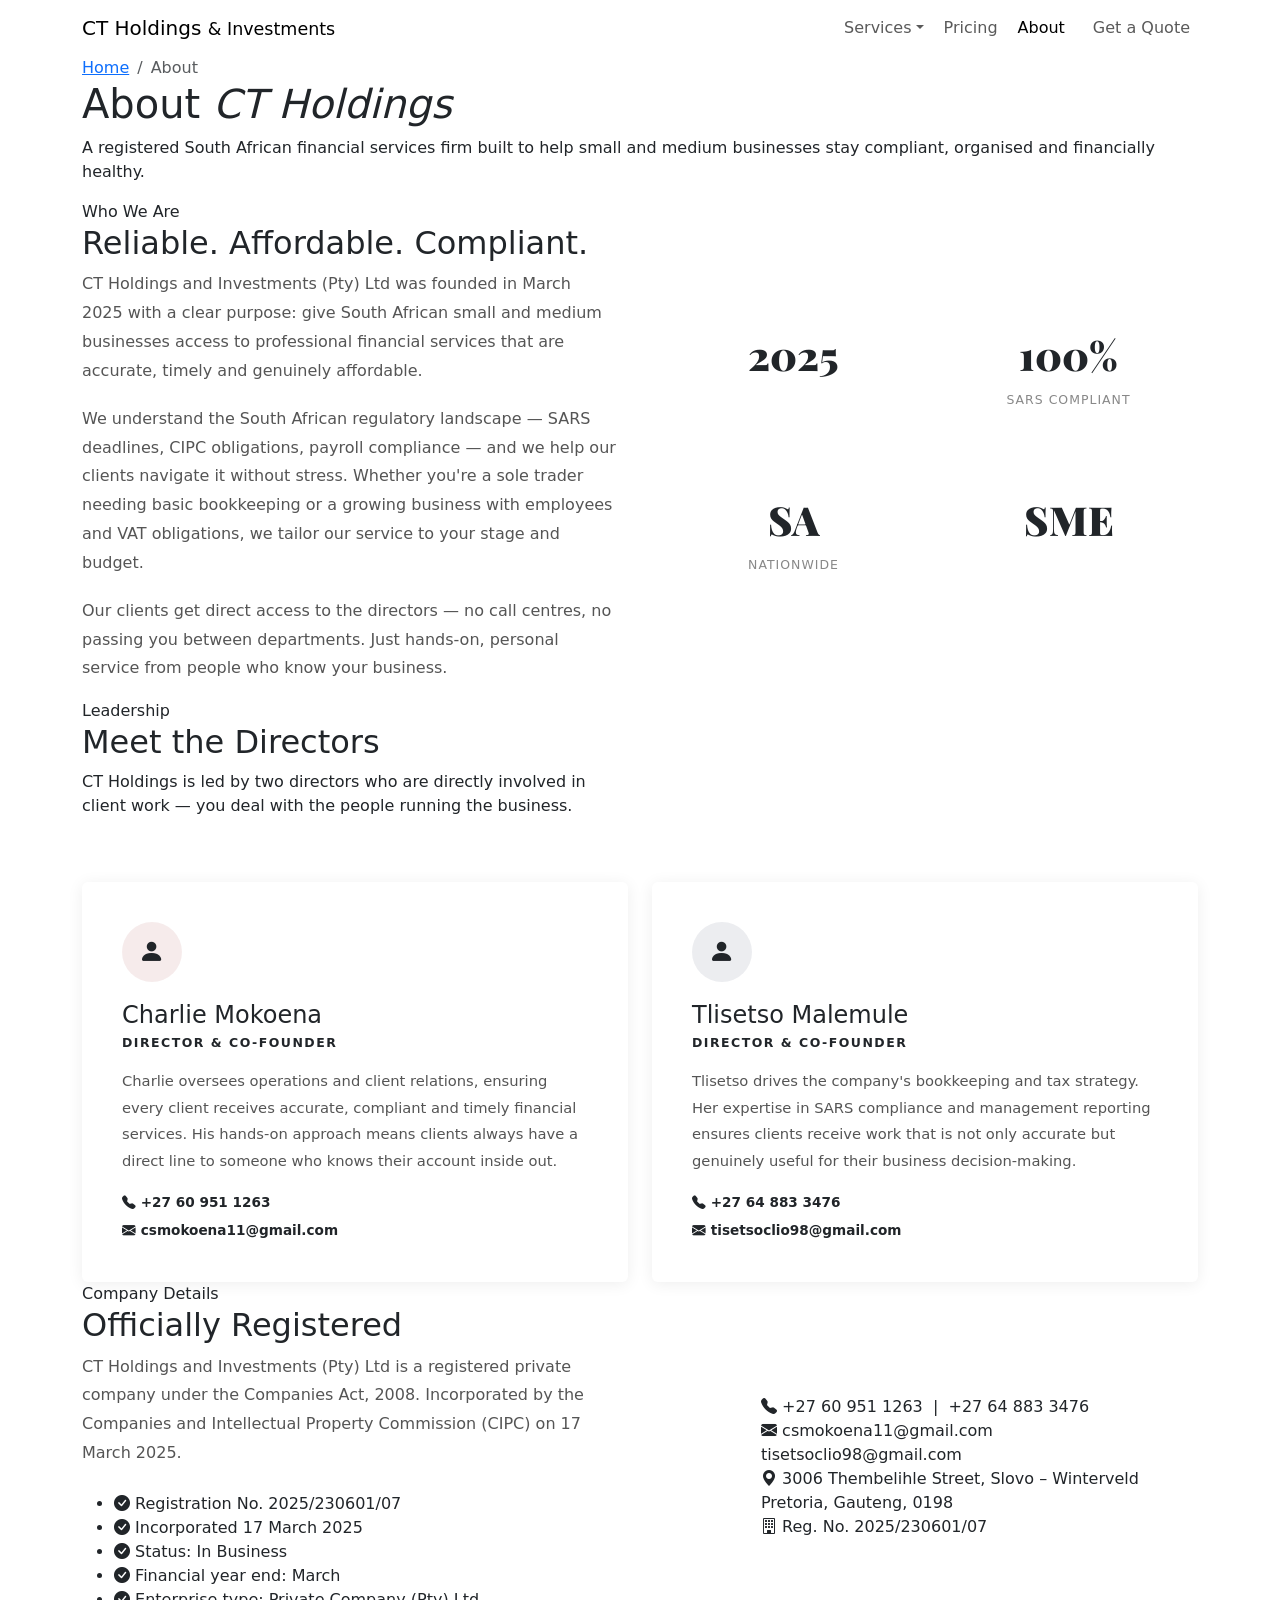
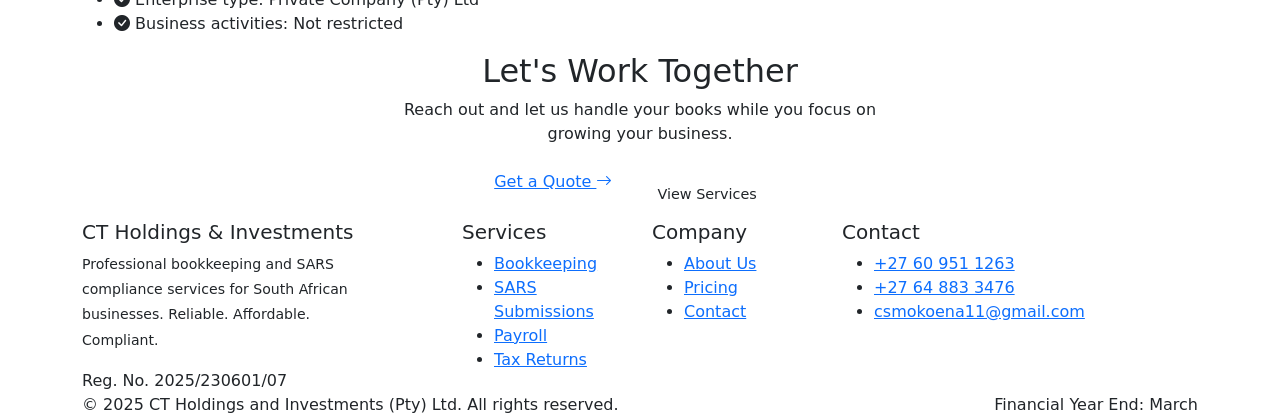
==== about.html @ 2e4403d2 "Add files via upload" ====
<!DOCTYPE html>
<html lang="en-ZA">
<head>
  <meta charset="UTF-8"/>
  <meta name="viewport" content="width=device-width, initial-scale=1.0"/>
  <title>About Us | CT Holdings & Investments</title>
  <meta name="description" content="Meet the team behind CT Holdings & Investments — a registered South African bookkeeping and tax firm founded by Charlie Mokoena and Tlisetso Malemule."/>
  <meta name="robots" content="index, follow"/>
  <link rel="canonical" href="https://www.ctholdings.co.za/about.html"/>
  <link href="https://cdn.jsdelivr.net/npm/bootstrap@5.3.3/dist/css/bootstrap.min.css" rel="stylesheet"/>
  <link href="https://cdn.jsdelivr.net/npm/bootstrap-icons@1.11.3/font/bootstrap-icons.css" rel="stylesheet"/>
  <link href="https://fonts.googleapis.com/css2?family=Playfair+Display:wght@700;900&family=DM+Sans:wght@300;400;500;600&display=swap" rel="stylesheet"/>
  <link rel="stylesheet" href="style.css"/>
</head>
<body>

<!-- NAVBAR -->
<nav class="navbar navbar-expand-lg">
  <div class="container">
    <a class="navbar-brand" href="index.html">
      <img src="CT_Logo_2.jpg" alt="CT Holdings Logo" onerror="this.style.display='none'"/>
      <span>CT Holdings <small>& Investments</small></span>
    </a>
    <button class="navbar-toggler" type="button" data-bs-toggle="collapse" data-bs-target="#navMenu">
      <span class="navbar-toggler-icon"></span>
    </button>
    <div class="collapse navbar-collapse" id="navMenu">
      <ul class="navbar-nav ms-auto align-items-lg-center gap-1">
        <li class="nav-item dropdown">
          <a class="nav-link dropdown-toggle" href="services.html" role="button" data-bs-toggle="dropdown">Services</a>
          <ul class="dropdown-menu">
            <li><a class="dropdown-item" href="services/bookkeeping.html">Bookkeeping</a></li>
            <li><a class="dropdown-item" href="services/sars-submissions.html">SARS Submissions</a></li>
            <li><a class="dropdown-item" href="services/payroll.html">Payroll</a></li>
            <li><a class="dropdown-item" href="services/tax-returns.html">Tax Returns</a></li>
          </ul>
        </li>
        <li class="nav-item"><a class="nav-link" href="pricing.html">Pricing</a></li>
        <li class="nav-item"><a class="nav-link active" href="about.html">About</a></li>
        <li class="nav-item"><a class="nav-link btn-nav-cta ms-2" href="index.html#contact">Get a Quote</a></li>
      </ul>
    </div>
  </div>
</nav>

<!-- PAGE HERO -->
<div class="page-hero">
  <div class="page-hero-diagonal"></div>
  <div class="container page-hero-content">
    <nav aria-label="breadcrumb">
      <ol class="breadcrumb mb-0">
        <li class="breadcrumb-item"><a href="index.html">Home</a></li>
        <li class="breadcrumb-item active">About</li>
      </ol>
    </nav>
    <h1>About <em>CT Holdings</em></h1>
    <p>A registered South African financial services firm built to help small and medium businesses stay compliant, organised and financially healthy.</p>
  </div>
</div>

<!-- MISSION -->
<section>
  <div class="container">
    <div class="row align-items-center g-5">
      <div class="col-lg-6">
        <div class="section-label">Who We Are</div>
        <h2 class="section-title">Reliable. Affordable. Compliant.</h2>
        <div class="divider-ct"></div>
        <p style="color:#555; line-height:1.8; margin-bottom:1.2rem;">
          CT Holdings and Investments (Pty) Ltd was founded in March 2025 with a clear purpose: give South African small and medium businesses access to professional financial services that are accurate, timely and genuinely affordable.
        </p>
        <p style="color:#555; line-height:1.8; margin-bottom:1.2rem;">
          We understand the South African regulatory landscape — SARS deadlines, CIPC obligations, payroll compliance — and we help our clients navigate it without stress. Whether you're a sole trader needing basic bookkeeping or a growing business with employees and VAT obligations, we tailor our service to your stage and budget.
        </p>
        <p style="color:#555; line-height:1.8;">
          Our clients get direct access to the directors — no call centres, no passing you between departments. Just hands-on, personal service from people who know your business.
        </p>
      </div>
      <div class="col-lg-6">
        <div class="row g-3">
          <div class="col-6">
            <div style="background:var(--navy); border-radius:6px; padding:2rem; text-align:center; color:var(--white);">
              <div style="font-family:'Playfair Display',serif; font-size:2.5rem; font-weight:900; color:var(--gold);">2025</div>
              <div style="font-size:0.78rem; color:rgba(255,255,255,0.6); text-transform:uppercase; letter-spacing:1px; margin-top:6px;">Founded</div>
            </div>
          </div>
          <div class="col-6">
            <div style="background:var(--light); border-radius:6px; padding:2rem; text-align:center;">
              <div style="font-family:'Playfair Display',serif; font-size:2.5rem; font-weight:900; color:var(--navy);">100%</div>
              <div style="font-size:0.78rem; color:#888; text-transform:uppercase; letter-spacing:1px; margin-top:6px;">SARS Compliant</div>
            </div>
          </div>
          <div class="col-6">
            <div style="background:var(--light); border-radius:6px; padding:2rem; text-align:center;">
              <div style="font-family:'Playfair Display',serif; font-size:2.5rem; font-weight:900; color:var(--navy);">SA</div>
              <div style="font-size:0.78rem; color:#888; text-transform:uppercase; letter-spacing:1px; margin-top:6px;">Nationwide</div>
            </div>
          </div>
          <div class="col-6">
            <div style="background:var(--red); border-radius:6px; padding:2rem; text-align:center; color:var(--white);">
              <div style="font-family:'Playfair Display',serif; font-size:2.5rem; font-weight:900;">SME</div>
              <div style="font-size:0.78rem; color:rgba(255,255,255,0.7); text-transform:uppercase; letter-spacing:1px; margin-top:6px;">Focused</div>
            </div>
          </div>
        </div>
      </div>
    </div>
  </div>
</section>

<!-- DIRECTORS -->
<section class="bg-light-ct">
  <div class="container">
    <div class="row mb-5">
      <div class="col-lg-6">
        <div class="section-label">Leadership</div>
        <h2 class="section-title">Meet the Directors</h2>
        <div class="divider-ct"></div>
        <p class="section-sub">CT Holdings is led by two directors who are directly involved in client work — you deal with the people running the business.</p>
      </div>
    </div>
    <div class="row g-4">
      <div class="col-md-6">
        <div style="background:var(--white); border-radius:6px; padding:2.5rem; box-shadow:0 2px 16px rgba(0,0,0,0.07); height:100%; border-top:4px solid var(--red);">
          <div style="width:60px; height:60px; background:rgba(139,0,0,0.08); border-radius:50%; display:flex; align-items:center; justify-content:center; margin-bottom:1.2rem;">
            <i class="bi bi-person-fill" style="font-size:1.6rem; color:var(--red);"></i>
          </div>
          <h4 style="color:var(--navy); margin-bottom:4px;">Charlie Mokoena</h4>
          <div style="font-size:0.78rem; color:var(--red); font-weight:700; letter-spacing:1.5px; text-transform:uppercase; margin-bottom:1rem;">Director & Co-Founder</div>
          <p style="color:#555; line-height:1.8; font-size:0.92rem;">
            Charlie oversees operations and client relations, ensuring every client receives accurate, compliant and timely financial services. His hands-on approach means clients always have a direct line to someone who knows their account inside out.
          </p>
          <div class="mt-3">
            <a href="tel:+27609511263" style="font-size:0.85rem; color:var(--navy); text-decoration:none; font-weight:600;">
              <i class="bi bi-telephone-fill" style="color:var(--red);"></i> +27 60 951 1263
            </a>
          </div>
          <div class="mt-1">
            <a href="mailto:csmokoena11@gmail.com" style="font-size:0.85rem; color:var(--navy); text-decoration:none; font-weight:600;">
              <i class="bi bi-envelope-fill" style="color:var(--red);"></i> csmokoena11@gmail.com
            </a>
          </div>
        </div>
      </div>
      <div class="col-md-6">
        <div style="background:var(--white); border-radius:6px; padding:2.5rem; box-shadow:0 2px 16px rgba(0,0,0,0.07); height:100%; border-top:4px solid var(--navy);">
          <div style="width:60px; height:60px; background:rgba(13,27,62,0.08); border-radius:50%; display:flex; align-items:center; justify-content:center; margin-bottom:1.2rem;">
            <i class="bi bi-person-fill" style="font-size:1.6rem; color:var(--navy);"></i>
          </div>
          <h4 style="color:var(--navy); margin-bottom:4px;">Tlisetso Malemule</h4>
          <div style="font-size:0.78rem; color:var(--navy); font-weight:700; letter-spacing:1.5px; text-transform:uppercase; margin-bottom:1rem;">Director & Co-Founder</div>
          <p style="color:#555; line-height:1.8; font-size:0.92rem;">
            Tlisetso drives the company's bookkeeping and tax strategy. Her expertise in SARS compliance and management reporting ensures clients receive work that is not only accurate but genuinely useful for their business decision-making.
          </p>
          <div class="mt-3">
            <a href="tel:+27648833476" style="font-size:0.85rem; color:var(--navy); text-decoration:none; font-weight:600;">
              <i class="bi bi-telephone-fill" style="color:var(--navy);"></i> +27 64 883 3476
            </a>
          </div>
          <div class="mt-1">
            <a href="mailto:tisetsoclio98@gmail.com" style="font-size:0.85rem; color:var(--navy); text-decoration:none; font-weight:600;">
              <i class="bi bi-envelope-fill" style="color:var(--navy);"></i> tisetsoclio98@gmail.com
            </a>
          </div>
        </div>
      </div>
    </div>
  </div>
</section>

<!-- REGISTRATION -->
<section>
  <div class="container">
    <div class="row align-items-center g-5">
      <div class="col-lg-6">
        <div class="section-label">Company Details</div>
        <h2 class="section-title">Officially Registered</h2>
        <div class="divider-ct"></div>
        <p style="color:#555; line-height:1.8; margin-bottom:1.5rem;">
          CT Holdings and Investments (Pty) Ltd is a registered private company under the Companies Act, 2008. Incorporated by the Companies and Intellectual Property Commission (CIPC) on 17 March 2025.
        </p>
        <ul class="feature-list">
          <li><i class="bi bi-check-circle-fill"></i> Registration No. 2025/230601/07</li>
          <li><i class="bi bi-check-circle-fill"></i> Incorporated 17 March 2025</li>
          <li><i class="bi bi-check-circle-fill"></i> Status: In Business</li>
          <li><i class="bi bi-check-circle-fill"></i> Financial year end: March</li>
          <li><i class="bi bi-check-circle-fill"></i> Enterprise type: Private Company (Pty) Ltd</li>
          <li><i class="bi bi-check-circle-fill"></i> Business activities: Not restricted</li>
        </ul>
      </div>
      <div class="col-lg-5 offset-lg-1">
        <div class="about-info-card">
          <div class="item">
            <i class="bi bi-telephone-fill"></i>
            <span>+27 60 951 1263 &nbsp;|&nbsp; +27 64 883 3476</span>
          </div>
          <div class="item">
            <i class="bi bi-envelope-fill"></i>
            <span>csmokoena11@gmail.com<br/>tisetsoclio98@gmail.com</span>
          </div>
          <div class="item">
            <i class="bi bi-geo-alt-fill"></i>
            <span>3006 Thembelihle Street, Slovo – Winterveld<br/>Pretoria, Gauteng, 0198</span>
          </div>
          <div class="item">
            <i class="bi bi-building"></i>
            <span>Reg. No. 2025/230601/07</span>
          </div>
        </div>
      </div>
    </div>
  </div>
</section>

<!-- CTA -->
<div class="cta-banner">
  <div class="container text-center">
    <h2>Let's Work Together</h2>
    <p class="mt-2 mb-4" style="max-width:480px; margin-inline:auto;">Reach out and let us handle your books while you focus on growing your business.</p>
    <div class="d-flex gap-3 justify-content-center flex-wrap">
      <a href="index.html#contact" class="btn-primary-ct">Get a Quote <i class="bi bi-arrow-right"></i></a>
      <a href="services.html" style="background:transparent; color:var(--white); border:1.5px solid rgba(255,255,255,0.4); padding:13px 28px; border-radius:3px; text-decoration:none; font-weight:500; font-size:0.9rem; display:inline-flex; align-items:center; gap:8px; transition:border-color 0.2s;">View Services</a>
    </div>
  </div>
</div>

<!-- FOOTER -->
<footer>
  <div class="container">
    <div class="row g-4">
      <div class="col-lg-4">
        <h5>CT Holdings & Investments</h5>
        <p style="font-size:0.88rem; line-height:1.8; max-width:280px;">Professional bookkeeping and SARS compliance services for South African businesses. Reliable. Affordable. Compliant.</p>
        <div class="footer-reg mt-3">Reg. No. 2025/230601/07</div>
      </div>
      <div class="col-lg-2 col-6">
        <h5>Services</h5>
        <ul>
          <li><a href="services/bookkeeping.html">Bookkeeping</a></li>
          <li><a href="services/sars-submissions.html">SARS Submissions</a></li>
          <li><a href="services/payroll.html">Payroll</a></li>
          <li><a href="services/tax-returns.html">Tax Returns</a></li>
        </ul>
      </div>
      <div class="col-lg-2 col-6">
        <h5>Company</h5>
        <ul>
          <li><a href="about.html">About Us</a></li>
          <li><a href="pricing.html">Pricing</a></li>
          <li><a href="index.html#contact">Contact</a></li>
        </ul>
      </div>
      <div class="col-lg-4">
        <h5>Contact</h5>
        <ul>
          <li><a href="tel:+27609511263">+27 60 951 1263</a></li>
          <li><a href="tel:+27648833476">+27 64 883 3476</a></li>
          <li><a href="mailto:csmokoena11@gmail.com">csmokoena11@gmail.com</a></li>
          <li style="color:rgba(255,255,255,0.4); font-size:0.85rem; margin-top:8px;">3006 Thembelihle St, Pretoria, 0198</li>
        </ul>
      </div>
    </div>
    <div class="footer-bottom d-flex flex-wrap justify-content-between align-items-center gap-2">
      <span>&copy; 2025 CT Holdings and Investments (Pty) Ltd. All rights reserved.</span>
      <span class="footer-reg">Financial Year End: March</span>
    </div>
  </div>
</footer>

<script src="https://cdn.jsdelivr.net/npm/bootstrap@5.3.3/dist/js/bootstrap.bundle.min.js"></script>
</body>
</html>
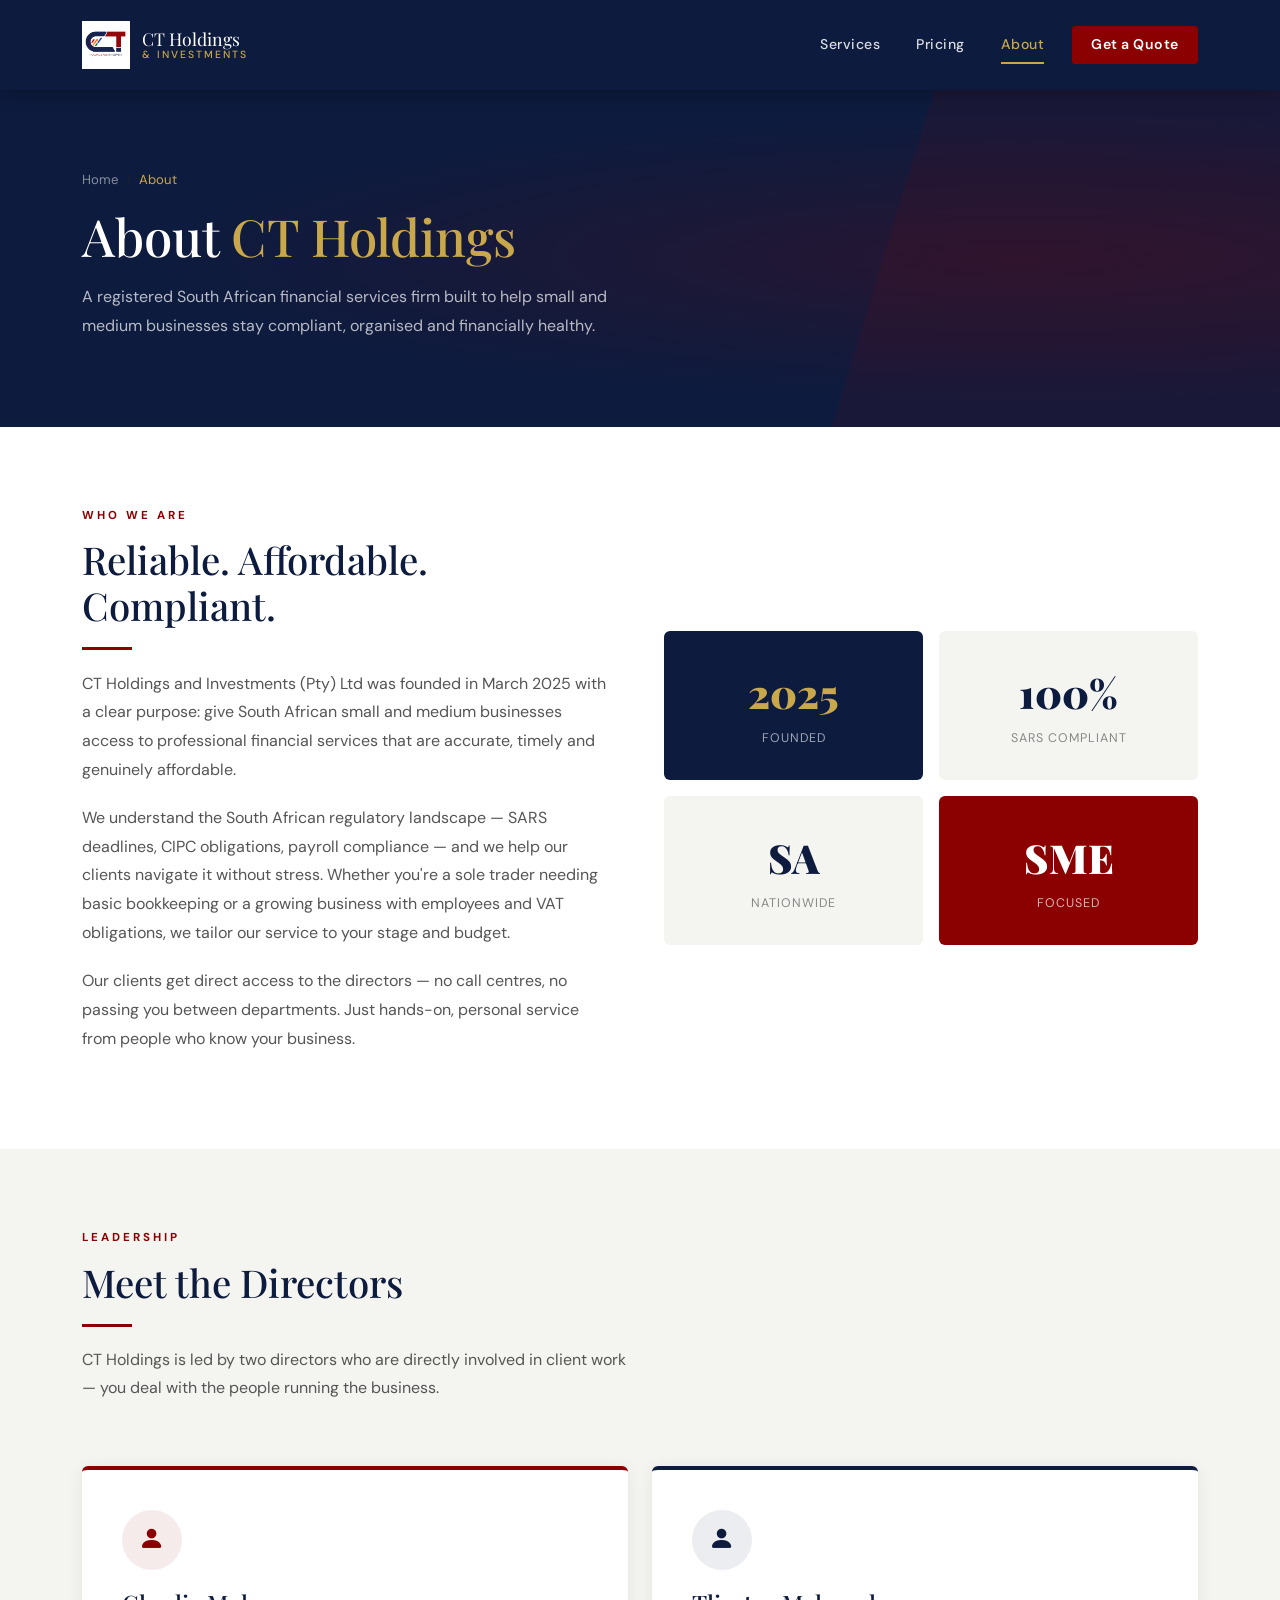
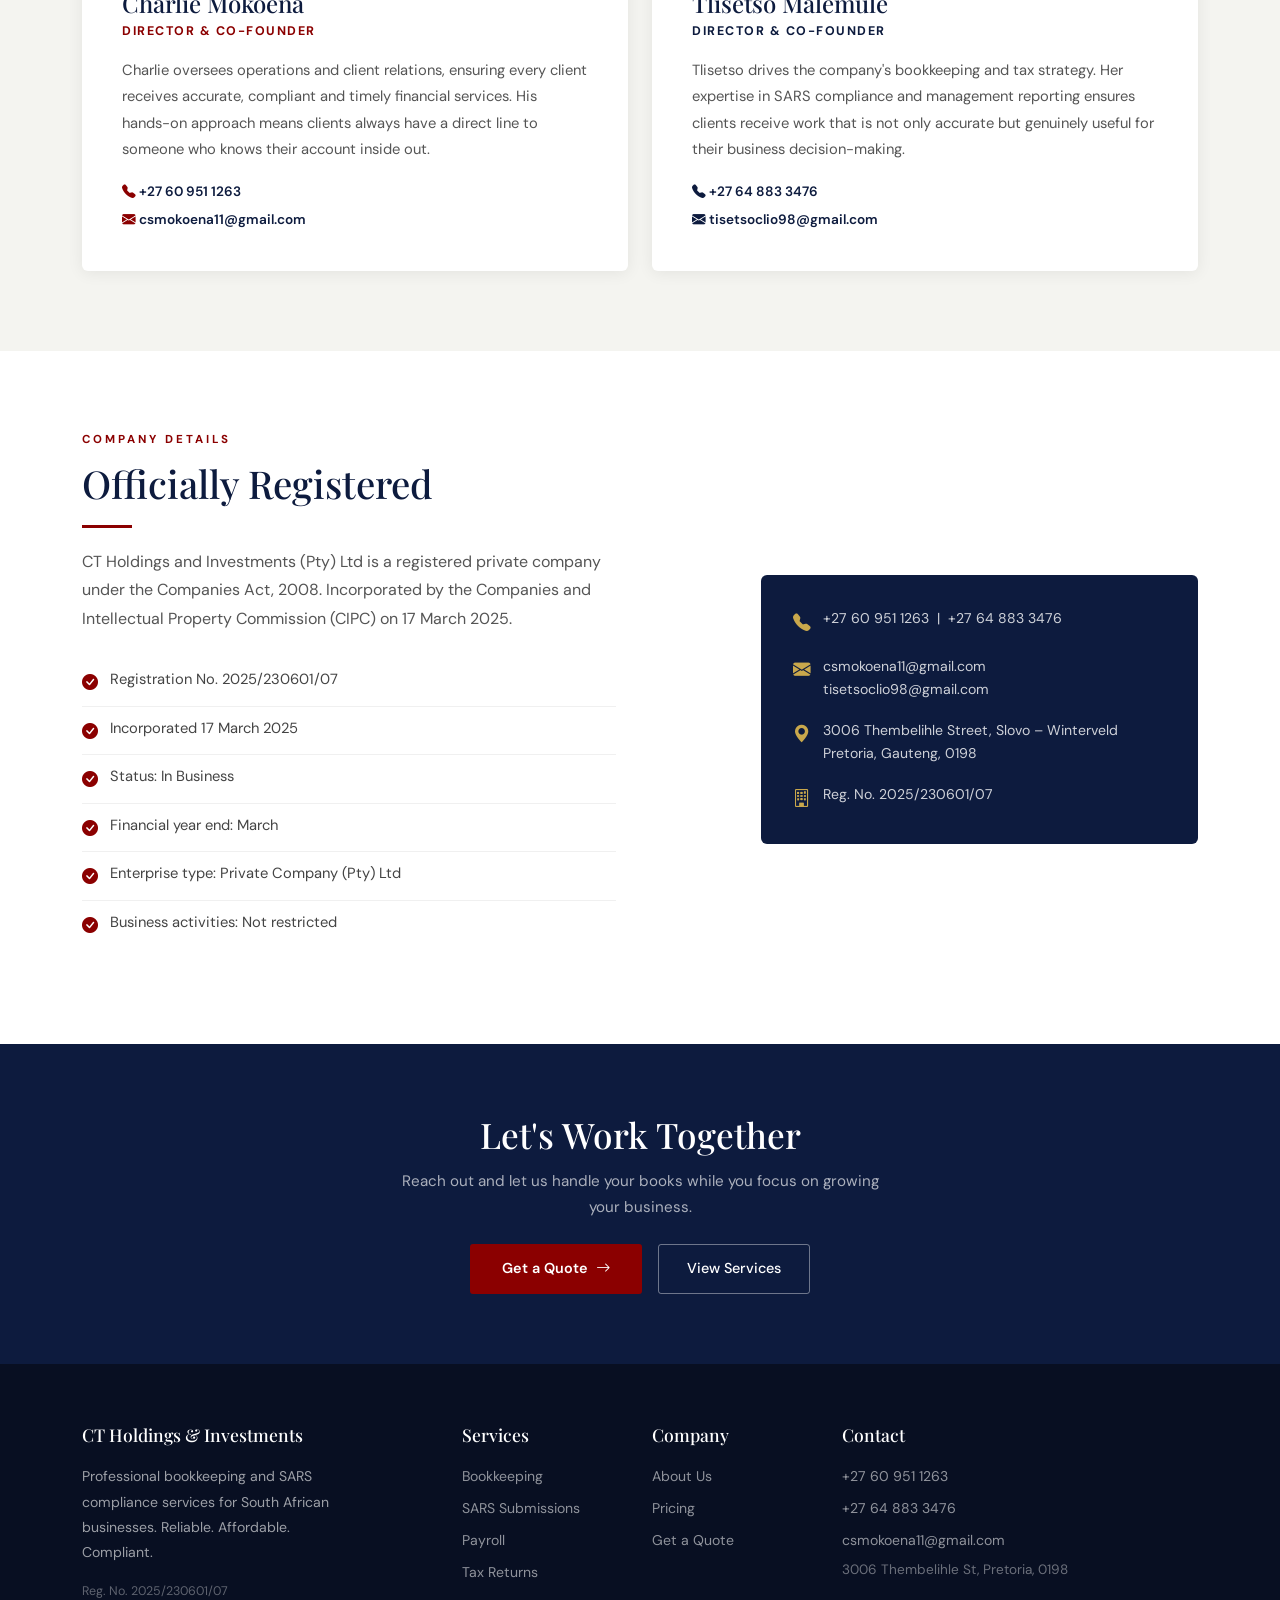
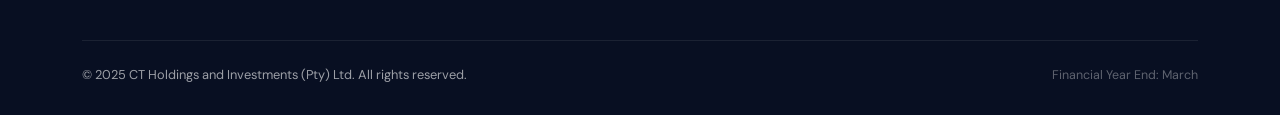
==== commit e76786f8: "Add files via upload" ====
--- a/about.html
+++ b/about.html
@@ -14,7 +14,6 @@
 </head>
 <body>
 
-<!-- NAVBAR -->
 <nav class="navbar navbar-expand-lg">
   <div class="container">
     <a class="navbar-brand" href="index.html">
@@ -37,13 +36,12 @@
         </li>
         <li class="nav-item"><a class="nav-link" href="pricing.html">Pricing</a></li>
         <li class="nav-item"><a class="nav-link active" href="about.html">About</a></li>
-        <li class="nav-item"><a class="nav-link btn-nav-cta ms-2" href="index.html#contact">Get a Quote</a></li>
+        <li class="nav-item"><a class="nav-link btn-nav-cta ms-2" href="quote.html">Get a Quote</a></li>
       </ul>
     </div>
   </div>
 </nav>
 
-<!-- PAGE HERO -->
 <div class="page-hero">
   <div class="page-hero-diagonal"></div>
   <div class="container page-hero-content">
@@ -58,7 +56,6 @@
   </div>
 </div>
 
-<!-- MISSION -->
 <section>
   <div class="container">
     <div class="row align-items-center g-5">
@@ -66,15 +63,9 @@
         <div class="section-label">Who We Are</div>
         <h2 class="section-title">Reliable. Affordable. Compliant.</h2>
         <div class="divider-ct"></div>
-        <p style="color:#555; line-height:1.8; margin-bottom:1.2rem;">
-          CT Holdings and Investments (Pty) Ltd was founded in March 2025 with a clear purpose: give South African small and medium businesses access to professional financial services that are accurate, timely and genuinely affordable.
-        </p>
-        <p style="color:#555; line-height:1.8; margin-bottom:1.2rem;">
-          We understand the South African regulatory landscape — SARS deadlines, CIPC obligations, payroll compliance — and we help our clients navigate it without stress. Whether you're a sole trader needing basic bookkeeping or a growing business with employees and VAT obligations, we tailor our service to your stage and budget.
-        </p>
-        <p style="color:#555; line-height:1.8;">
-          Our clients get direct access to the directors — no call centres, no passing you between departments. Just hands-on, personal service from people who know your business.
-        </p>
+        <p style="color:#555; line-height:1.8; margin-bottom:1.2rem;">CT Holdings and Investments (Pty) Ltd was founded in March 2025 with a clear purpose: give South African small and medium businesses access to professional financial services that are accurate, timely and genuinely affordable.</p>
+        <p style="color:#555; line-height:1.8; margin-bottom:1.2rem;">We understand the South African regulatory landscape — SARS deadlines, CIPC obligations, payroll compliance — and we help our clients navigate it without stress. Whether you're a sole trader needing basic bookkeeping or a growing business with employees and VAT obligations, we tailor our service to your stage and budget.</p>
+        <p style="color:#555; line-height:1.8;">Our clients get direct access to the directors — no call centres, no passing you between departments. Just hands-on, personal service from people who know your business.</p>
       </div>
       <div class="col-lg-6">
         <div class="row g-3">
@@ -108,7 +99,6 @@
   </div>
 </section>
 
-<!-- DIRECTORS -->
 <section class="bg-light-ct">
   <div class="container">
     <div class="row mb-5">
@@ -127,19 +117,9 @@
           </div>
           <h4 style="color:var(--navy); margin-bottom:4px;">Charlie Mokoena</h4>
           <div style="font-size:0.78rem; color:var(--red); font-weight:700; letter-spacing:1.5px; text-transform:uppercase; margin-bottom:1rem;">Director & Co-Founder</div>
-          <p style="color:#555; line-height:1.8; font-size:0.92rem;">
-            Charlie oversees operations and client relations, ensuring every client receives accurate, compliant and timely financial services. His hands-on approach means clients always have a direct line to someone who knows their account inside out.
-          </p>
-          <div class="mt-3">
-            <a href="tel:+27609511263" style="font-size:0.85rem; color:var(--navy); text-decoration:none; font-weight:600;">
-              <i class="bi bi-telephone-fill" style="color:var(--red);"></i> +27 60 951 1263
-            </a>
-          </div>
-          <div class="mt-1">
-            <a href="mailto:csmokoena11@gmail.com" style="font-size:0.85rem; color:var(--navy); text-decoration:none; font-weight:600;">
-              <i class="bi bi-envelope-fill" style="color:var(--red);"></i> csmokoena11@gmail.com
-            </a>
-          </div>
+          <p style="color:#555; line-height:1.8; font-size:0.92rem;">Charlie oversees operations and client relations, ensuring every client receives accurate, compliant and timely financial services. His hands-on approach means clients always have a direct line to someone who knows their account inside out.</p>
+          <div class="mt-3"><a href="tel:+27609511263" style="font-size:0.85rem; color:var(--navy); text-decoration:none; font-weight:600;"><i class="bi bi-telephone-fill" style="color:var(--red);"></i> +27 60 951 1263</a></div>
+          <div class="mt-1"><a href="mailto:csmokoena11@gmail.com" style="font-size:0.85rem; color:var(--navy); text-decoration:none; font-weight:600;"><i class="bi bi-envelope-fill" style="color:var(--red);"></i> csmokoena11@gmail.com</a></div>
         </div>
       </div>
       <div class="col-md-6">
@@ -149,26 +129,15 @@
           </div>
           <h4 style="color:var(--navy); margin-bottom:4px;">Tlisetso Malemule</h4>
           <div style="font-size:0.78rem; color:var(--navy); font-weight:700; letter-spacing:1.5px; text-transform:uppercase; margin-bottom:1rem;">Director & Co-Founder</div>
-          <p style="color:#555; line-height:1.8; font-size:0.92rem;">
-            Tlisetso drives the company's bookkeeping and tax strategy. Her expertise in SARS compliance and management reporting ensures clients receive work that is not only accurate but genuinely useful for their business decision-making.
-          </p>
-          <div class="mt-3">
-            <a href="tel:+27648833476" style="font-size:0.85rem; color:var(--navy); text-decoration:none; font-weight:600;">
-              <i class="bi bi-telephone-fill" style="color:var(--navy);"></i> +27 64 883 3476
-            </a>
-          </div>
-          <div class="mt-1">
-            <a href="mailto:tisetsoclio98@gmail.com" style="font-size:0.85rem; color:var(--navy); text-decoration:none; font-weight:600;">
-              <i class="bi bi-envelope-fill" style="color:var(--navy);"></i> tisetsoclio98@gmail.com
-            </a>
-          </div>
+          <p style="color:#555; line-height:1.8; font-size:0.92rem;">Tlisetso drives the company's bookkeeping and tax strategy. Her expertise in SARS compliance and management reporting ensures clients receive work that is not only accurate but genuinely useful for their business decision-making.</p>
+          <div class="mt-3"><a href="tel:+27648833476" style="font-size:0.85rem; color:var(--navy); text-decoration:none; font-weight:600;"><i class="bi bi-telephone-fill" style="color:var(--navy);"></i> +27 64 883 3476</a></div>
+          <div class="mt-1"><a href="mailto:tisetsoclio98@gmail.com" style="font-size:0.85rem; color:var(--navy); text-decoration:none; font-weight:600;"><i class="bi bi-envelope-fill" style="color:var(--navy);"></i> tisetsoclio98@gmail.com</a></div>
         </div>
       </div>
     </div>
   </div>
 </section>
 
-<!-- REGISTRATION -->
 <section>
   <div class="container">
     <div class="row align-items-center g-5">
@@ -176,9 +145,7 @@
         <div class="section-label">Company Details</div>
         <h2 class="section-title">Officially Registered</h2>
         <div class="divider-ct"></div>
-        <p style="color:#555; line-height:1.8; margin-bottom:1.5rem;">
-          CT Holdings and Investments (Pty) Ltd is a registered private company under the Companies Act, 2008. Incorporated by the Companies and Intellectual Property Commission (CIPC) on 17 March 2025.
-        </p>
+        <p style="color:#555; line-height:1.8; margin-bottom:1.5rem;">CT Holdings and Investments (Pty) Ltd is a registered private company under the Companies Act, 2008. Incorporated by the Companies and Intellectual Property Commission (CIPC) on 17 March 2025.</p>
         <ul class="feature-list">
           <li><i class="bi bi-check-circle-fill"></i> Registration No. 2025/230601/07</li>
           <li><i class="bi bi-check-circle-fill"></i> Incorporated 17 March 2025</li>
@@ -190,41 +157,27 @@
       </div>
       <div class="col-lg-5 offset-lg-1">
         <div class="about-info-card">
-          <div class="item">
-            <i class="bi bi-telephone-fill"></i>
-            <span>+27 60 951 1263 &nbsp;|&nbsp; +27 64 883 3476</span>
-          </div>
-          <div class="item">
-            <i class="bi bi-envelope-fill"></i>
-            <span>csmokoena11@gmail.com<br/>tisetsoclio98@gmail.com</span>
-          </div>
-          <div class="item">
-            <i class="bi bi-geo-alt-fill"></i>
-            <span>3006 Thembelihle Street, Slovo – Winterveld<br/>Pretoria, Gauteng, 0198</span>
-          </div>
-          <div class="item">
-            <i class="bi bi-building"></i>
-            <span>Reg. No. 2025/230601/07</span>
-          </div>
+          <div class="item"><i class="bi bi-telephone-fill"></i><span>+27 60 951 1263 &nbsp;|&nbsp; +27 64 883 3476</span></div>
+          <div class="item"><i class="bi bi-envelope-fill"></i><span>csmokoena11@gmail.com<br/>tisetsoclio98@gmail.com</span></div>
+          <div class="item"><i class="bi bi-geo-alt-fill"></i><span>3006 Thembelihle Street, Slovo – Winterveld<br/>Pretoria, Gauteng, 0198</span></div>
+          <div class="item"><i class="bi bi-building"></i><span>Reg. No. 2025/230601/07</span></div>
         </div>
       </div>
     </div>
   </div>
 </section>
 
-<!-- CTA -->
 <div class="cta-banner">
   <div class="container text-center">
     <h2>Let's Work Together</h2>
     <p class="mt-2 mb-4" style="max-width:480px; margin-inline:auto;">Reach out and let us handle your books while you focus on growing your business.</p>
     <div class="d-flex gap-3 justify-content-center flex-wrap">
-      <a href="index.html#contact" class="btn-primary-ct">Get a Quote <i class="bi bi-arrow-right"></i></a>
+      <a href="quote.html" class="btn-primary-ct">Get a Quote <i class="bi bi-arrow-right"></i></a>
       <a href="services.html" style="background:transparent; color:var(--white); border:1.5px solid rgba(255,255,255,0.4); padding:13px 28px; border-radius:3px; text-decoration:none; font-weight:500; font-size:0.9rem; display:inline-flex; align-items:center; gap:8px; transition:border-color 0.2s;">View Services</a>
     </div>
   </div>
 </div>
 
-<!-- FOOTER -->
 <footer>
   <div class="container">
     <div class="row g-4">
@@ -247,7 +200,7 @@
         <ul>
           <li><a href="about.html">About Us</a></li>
           <li><a href="pricing.html">Pricing</a></li>
-          <li><a href="index.html#contact">Contact</a></li>
+          <li><a href="quote.html">Get a Quote</a></li>
         </ul>
       </div>
       <div class="col-lg-4">
--- a/style.css
+++ b/style.css
@@ -0,0 +1,472 @@
+:root {
+  --navy: #0d1b3e;
+  --red: #8b0000;
+  --red-bright: #c0392b;
+  --gold: #c9a84c;
+  --light: #f4f4f0;
+  --white: #ffffff;
+}
+
+* { margin: 0; padding: 0; box-sizing: border-box; }
+
+body {
+  font-family: 'DM Sans', sans-serif;
+  background: var(--white);
+  color: #1a1a1a;
+  overflow-x: hidden;
+}
+
+h1, h2, h3, h4, h5, h6, .display-font {
+  font-family: 'Playfair Display', serif;
+}
+
+/* NAVBAR */
+.navbar {
+  background: var(--navy);
+  padding: 1rem 0;
+  position: sticky;
+  top: 0;
+  z-index: 1000;
+  box-shadow: 0 2px 20px rgba(0,0,0,0.3);
+}
+.navbar-brand {
+  display: flex;
+  align-items: center;
+  gap: 12px;
+  text-decoration: none;
+}
+.navbar-brand img { height: 48px; width: auto; }
+.navbar-brand span {
+  font-family: 'Playfair Display', serif;
+  font-size: 1.1rem;
+  color: var(--white);
+  line-height: 1.2;
+}
+.navbar-brand span small {
+  display: block;
+  font-family: 'DM Sans', sans-serif;
+  font-size: 0.65rem;
+  color: var(--gold);
+  letter-spacing: 2px;
+  text-transform: uppercase;
+  font-weight: 500;
+}
+.navbar-toggler { border-color: rgba(255,255,255,0.3); }
+.navbar-toggler-icon {
+  background-image: url("data:image/svg+xml,%3csvg xmlns='http://www.w3.org/2000/svg' viewBox='0 0 30 30'%3e%3cpath stroke='rgba%28255,255,255,0.8%29' stroke-width='2' d='M4 7h22M4 15h22M4 23h22'/%3e%3c/svg%3e");
+}
+.nav-link {
+  color: rgba(255,255,255,0.85) !important;
+  font-size: 0.88rem;
+  font-weight: 500;
+  letter-spacing: 0.5px;
+  padding: 0.5rem 1rem !important;
+  transition: color 0.2s;
+  position: relative;
+}
+.nav-link::after {
+  content: '';
+  position: absolute;
+  bottom: 0; left: 1rem; right: 1rem;
+  height: 2px;
+  background: var(--gold);
+  transform: scaleX(0);
+  transition: transform 0.25s;
+}
+.nav-link:hover { color: var(--gold) !important; }
+.nav-link:hover::after { transform: scaleX(1); }
+.nav-link.active { color: var(--gold) !important; }
+.nav-link.active::after { transform: scaleX(1); }
+
+/* Dropdown */
+.dropdown-menu {
+  background: var(--navy);
+  border: 1px solid rgba(255,255,255,0.1);
+  border-radius: 4px;
+  padding: 0.5rem 0;
+  min-width: 200px;
+}
+.dropdown-item {
+  color: rgba(255,255,255,0.8);
+  font-size: 0.85rem;
+  padding: 8px 18px;
+  transition: background 0.2s, color 0.2s;
+}
+.dropdown-item:hover {
+  background: rgba(255,255,255,0.06);
+  color: var(--gold);
+}
+
+.btn-nav-cta {
+  background: var(--red);
+  color: var(--white) !important;
+  border-radius: 3px;
+  padding: 0.5rem 1.2rem !important;
+  font-weight: 600;
+  transition: background 0.2s;
+}
+.btn-nav-cta:hover { background: var(--red-bright) !important; }
+.btn-nav-cta::after { display: none !important; }
+
+/* PAGE HERO (inner pages) */
+.page-hero {
+  background: var(--navy);
+  padding: 80px 0 70px;
+  position: relative;
+  overflow: hidden;
+}
+.page-hero::before {
+  content: '';
+  position: absolute;
+  inset: 0;
+  background: radial-gradient(ellipse at 80% 50%, rgba(139,0,0,0.2) 0%, transparent 60%);
+}
+.page-hero-diagonal {
+  position: absolute;
+  right: -5%; top: 0; bottom: 0;
+  width: 40%;
+  background: var(--red);
+  clip-path: polygon(20% 0, 100% 0, 100% 100%, 0 100%);
+  opacity: 0.1;
+}
+.page-hero-content { position: relative; z-index: 2; }
+.page-hero .breadcrumb-item,
+.page-hero .breadcrumb-item a {
+  color: rgba(255,255,255,0.5);
+  font-size: 0.82rem;
+  text-decoration: none;
+}
+.page-hero .breadcrumb-item.active { color: var(--gold); }
+.page-hero .breadcrumb-divider { color: rgba(255,255,255,0.3); }
+.page-hero h1 {
+  font-size: clamp(2rem, 4vw, 3.2rem);
+  color: var(--white);
+  line-height: 1.2;
+  margin: 1rem 0 1rem;
+}
+.page-hero h1 em { font-style: normal; color: var(--gold); }
+.page-hero p {
+  color: rgba(255,255,255,0.7);
+  font-size: 1rem;
+  line-height: 1.8;
+  max-width: 560px;
+}
+
+/* SECTIONS */
+section { padding: 80px 0; }
+.section-label {
+  font-size: 0.72rem;
+  font-weight: 700;
+  letter-spacing: 3px;
+  text-transform: uppercase;
+  color: var(--red);
+  margin-bottom: 0.75rem;
+}
+.section-title {
+  font-size: clamp(1.8rem, 3vw, 2.6rem);
+  color: var(--navy);
+  line-height: 1.2;
+  margin-bottom: 1rem;
+}
+.section-sub {
+  color: #555;
+  font-size: 1rem;
+  line-height: 1.75;
+  max-width: 580px;
+}
+.divider-ct {
+  width: 50px;
+  height: 3px;
+  background: var(--red);
+  margin: 1.2rem 0;
+}
+
+/* BUTTONS */
+.btn-primary-ct {
+  background: var(--red);
+  color: var(--white);
+  border: none;
+  padding: 14px 32px;
+  font-weight: 600;
+  font-size: 0.9rem;
+  border-radius: 3px;
+  text-decoration: none;
+  display: inline-flex;
+  align-items: center;
+  gap: 8px;
+  transition: background 0.2s, transform 0.15s;
+  cursor: pointer;
+}
+.btn-primary-ct:hover {
+  background: var(--red-bright);
+  color: var(--white);
+  transform: translateY(-1px);
+}
+.btn-outline-dark-ct {
+  background: transparent;
+  color: var(--navy);
+  border: 1.5px solid var(--navy);
+  padding: 13px 30px;
+  font-weight: 500;
+  font-size: 0.9rem;
+  border-radius: 3px;
+  text-decoration: none;
+  display: inline-flex;
+  align-items: center;
+  gap: 8px;
+  transition: background 0.2s, color 0.2s;
+}
+.btn-outline-dark-ct:hover { background: var(--navy); color: var(--white); }
+
+/* SERVICE CARDS */
+.service-card {
+  background: var(--white);
+  border-radius: 6px;
+  padding: 2.2rem 1.8rem;
+  height: 100%;
+  border-bottom: 3px solid transparent;
+  transition: border-color 0.25s, box-shadow 0.25s, transform 0.2s;
+  box-shadow: 0 2px 12px rgba(0,0,0,0.06);
+  text-decoration: none;
+  display: block;
+  color: inherit;
+}
+.service-card:hover {
+  border-bottom-color: var(--red);
+  box-shadow: 0 8px 30px rgba(0,0,0,0.12);
+  transform: translateY(-4px);
+  color: inherit;
+}
+.service-icon {
+  width: 52px;
+  height: 52px;
+  background: rgba(139,0,0,0.08);
+  border-radius: 50%;
+  display: flex;
+  align-items: center;
+  justify-content: center;
+  font-size: 1.4rem;
+  color: var(--red);
+  margin-bottom: 1.2rem;
+}
+.service-card h5 {
+  font-size: 1.15rem;
+  color: var(--navy);
+  margin-bottom: 0.75rem;
+}
+.service-card p { font-size: 0.9rem; color: #666; line-height: 1.7; }
+
+/* PRICE CARDS */
+.price-card {
+  border-radius: 6px;
+  padding: 2rem 1.8rem;
+  height: 100%;
+  border: 1.5px solid #e8e8e8;
+  transition: border-color 0.25s, box-shadow 0.25s;
+}
+.price-card.featured {
+  background: var(--navy);
+  border-color: var(--navy);
+  color: var(--white);
+}
+.price-card:hover { box-shadow: 0 8px 30px rgba(0,0,0,0.1); border-color: var(--red); }
+.price-label {
+  font-size: 0.72rem;
+  font-weight: 700;
+  letter-spacing: 2px;
+  text-transform: uppercase;
+  color: var(--red);
+  margin-bottom: 0.5rem;
+  font-family: 'DM Sans', sans-serif;
+}
+.price-card.featured .price-label { color: var(--gold); }
+.price-card h4 { font-size: 1.3rem; color: var(--navy); margin-bottom: 1rem; }
+.price-card.featured h4 { color: var(--white); }
+.price-amount { font-family: 'Playfair Display', serif; font-size: 2.4rem; font-weight: 900; color: var(--navy); line-height: 1; }
+.price-card.featured .price-amount { color: var(--gold); }
+.price-period { font-size: 0.82rem; color: #888; margin-bottom: 1.5rem; font-family: 'DM Sans', sans-serif; }
+.price-card.featured .price-period { color: rgba(255,255,255,0.55); }
+.price-features { list-style: none; padding: 0; margin-bottom: 1.8rem; }
+.price-features li {
+  font-size: 0.88rem;
+  padding: 6px 0;
+  color: #555;
+  display: flex;
+  align-items: flex-start;
+  gap: 8px;
+  font-family: 'DM Sans', sans-serif;
+}
+.price-card.featured .price-features li { color: rgba(255,255,255,0.8); }
+.price-features li i { color: var(--red); margin-top: 2px; flex-shrink: 0; }
+.price-card.featured .price-features li i { color: var(--gold); }
+.btn-price {
+  display: block;
+  text-align: center;
+  padding: 12px;
+  border-radius: 3px;
+  font-weight: 600;
+  font-size: 0.88rem;
+  text-decoration: none;
+  transition: all 0.2s;
+  font-family: 'DM Sans', sans-serif;
+}
+.btn-price-red { background: var(--red); color: var(--white); }
+.btn-price-red:hover { background: var(--red-bright); color: var(--white); }
+.btn-price-outline { border: 1.5px solid var(--navy); color: var(--navy); }
+.btn-price-outline:hover { background: var(--navy); color: var(--white); }
+.btn-price-gold { background: var(--gold); color: var(--navy); }
+.btn-price-gold:hover { filter: brightness(1.08); color: var(--navy); }
+
+/* ABOUT / INFO CARDS */
+.about-info-card {
+  background: var(--navy);
+  color: var(--white);
+  border-radius: 6px;
+  padding: 2rem;
+  margin-top: 1.5rem;
+}
+.about-info-card .item {
+  display: flex;
+  align-items: flex-start;
+  gap: 12px;
+  margin-bottom: 1.2rem;
+}
+.about-info-card .item:last-child { margin-bottom: 0; }
+.about-info-card .item i { color: var(--gold); font-size: 1.1rem; margin-top: 2px; flex-shrink: 0; }
+.about-info-card .item span { font-size: 0.88rem; color: rgba(255,255,255,0.8); line-height: 1.6; }
+
+.director-card {
+  background: var(--light);
+  border-radius: 6px;
+  padding: 1.5rem;
+  border-left: 3px solid var(--red);
+}
+.director-card h6 { font-size: 1.05rem; color: var(--navy); margin-bottom: 3px; }
+.director-card small { color: #888; font-size: 0.78rem; letter-spacing: 1px; text-transform: uppercase; font-family: 'DM Sans', sans-serif; }
+
+/* COMPLIANCE / CTA BANNER */
+.cta-banner {
+  background: var(--navy);
+  padding: 70px 0;
+}
+.cta-banner h2 { color: var(--white); font-size: clamp(1.6rem, 3vw, 2.2rem); margin-bottom: 0.75rem; }
+.cta-banner p { color: rgba(255,255,255,0.65); font-size: 0.95rem; line-height: 1.7; }
+.reg-badge {
+  display: inline-block;
+  border: 1px solid rgba(201,168,76,0.4);
+  color: var(--gold);
+  font-size: 0.78rem;
+  font-weight: 600;
+  letter-spacing: 1.5px;
+  padding: 6px 14px;
+  border-radius: 2px;
+  margin-top: 12px;
+  font-family: 'DM Sans', sans-serif;
+}
+
+/* CONTACT */
+.contact-section { background: var(--light); }
+.contact-card {
+  background: var(--white);
+  border-radius: 6px;
+  padding: 2.5rem;
+  box-shadow: 0 2px 16px rgba(0,0,0,0.07);
+}
+.contact-item { display: flex; align-items: flex-start; gap: 1rem; margin-bottom: 1.5rem; }
+.contact-item:last-child { margin-bottom: 0; }
+.contact-icon {
+  width: 44px; height: 44px;
+  background: rgba(139,0,0,0.08);
+  border-radius: 50%;
+  display: flex; align-items: center; justify-content: center;
+  color: var(--red); font-size: 1.1rem; flex-shrink: 0;
+}
+.contact-item h6 { font-size: 0.75rem; font-weight: 700; letter-spacing: 1.5px; text-transform: uppercase; color: #999; margin-bottom: 3px; font-family: 'DM Sans', sans-serif; }
+.contact-item p { font-size: 0.9rem; color: var(--navy); font-weight: 500; margin: 0; font-family: 'DM Sans', sans-serif; }
+.contact-form .form-control,
+.contact-form .form-select {
+  border-radius: 3px;
+  border: 1.5px solid #e0e0e0;
+  font-size: 0.9rem;
+  padding: 12px 14px;
+  transition: border-color 0.2s;
+  font-family: 'DM Sans', sans-serif;
+}
+.contact-form .form-control:focus,
+.contact-form .form-select:focus {
+  border-color: var(--red);
+  box-shadow: 0 0 0 3px rgba(139,0,0,0.08);
+}
+.contact-form label { font-size: 0.82rem; font-weight: 600; color: #444; margin-bottom: 5px; font-family: 'DM Sans', sans-serif; }
+
+/* FEATURE LIST (service detail pages) */
+.feature-list { list-style: none; padding: 0; }
+.feature-list li {
+  display: flex;
+  align-items: flex-start;
+  gap: 12px;
+  padding: 10px 0;
+  border-bottom: 1px solid #f0f0f0;
+  font-size: 0.92rem;
+  color: #444;
+  line-height: 1.6;
+}
+.feature-list li:last-child { border-bottom: none; }
+.feature-list li i { color: var(--red); font-size: 1rem; margin-top: 2px; flex-shrink: 0; }
+
+/* FAQ */
+.accordion-button {
+  font-family: 'DM Sans', sans-serif;
+  font-weight: 600;
+  font-size: 0.95rem;
+  color: var(--navy);
+  background: var(--white);
+}
+.accordion-button:not(.collapsed) {
+  color: var(--red);
+  background: rgba(139,0,0,0.04);
+  box-shadow: none;
+}
+.accordion-button:focus { box-shadow: none; }
+.accordion-button::after { filter: none; }
+.accordion-body { font-size: 0.9rem; color: #555; line-height: 1.75; }
+.accordion-item { border: 1px solid #eee; margin-bottom: 8px; border-radius: 4px !important; overflow: hidden; }
+
+/* FOOTER */
+footer {
+  background: #080f22;
+  color: rgba(255,255,255,0.6);
+  padding: 60px 0 30px;
+}
+footer h5 { font-size: 1.1rem; color: var(--white); margin-bottom: 1.2rem; }
+footer ul { list-style: none; padding: 0; }
+footer ul li { margin-bottom: 8px; }
+footer ul li a { color: rgba(255,255,255,0.55); text-decoration: none; font-size: 0.88rem; transition: color 0.2s; font-family: 'DM Sans', sans-serif; }
+footer ul li a:hover { color: var(--gold); }
+.footer-bottom {
+  border-top: 1px solid rgba(255,255,255,0.08);
+  margin-top: 2.5rem;
+  padding-top: 1.5rem;
+  font-size: 0.8rem;
+  font-family: 'DM Sans', sans-serif;
+}
+.footer-reg { font-size: 0.78rem; color: rgba(255,255,255,0.35); font-family: 'DM Sans', sans-serif; }
+
+/* BG UTILS */
+.bg-light-ct { background: var(--light); }
+.bg-navy { background: var(--navy); }
+
+/* ANIMATIONS */
+@keyframes fadeUp {
+  from { opacity: 0; transform: translateY(24px); }
+  to   { opacity: 1; transform: translateY(0); }
+}
+.fade-up { animation: fadeUp 0.6s ease both; }
+.delay-1 { animation-delay: 0.1s; }
+.delay-2 { animation-delay: 0.2s; }
+.delay-3 { animation-delay: 0.3s; }
+
+@media (max-width: 768px) {
+  section { padding: 56px 0; }
+  .page-hero { padding: 60px 0 50px; }
+}
